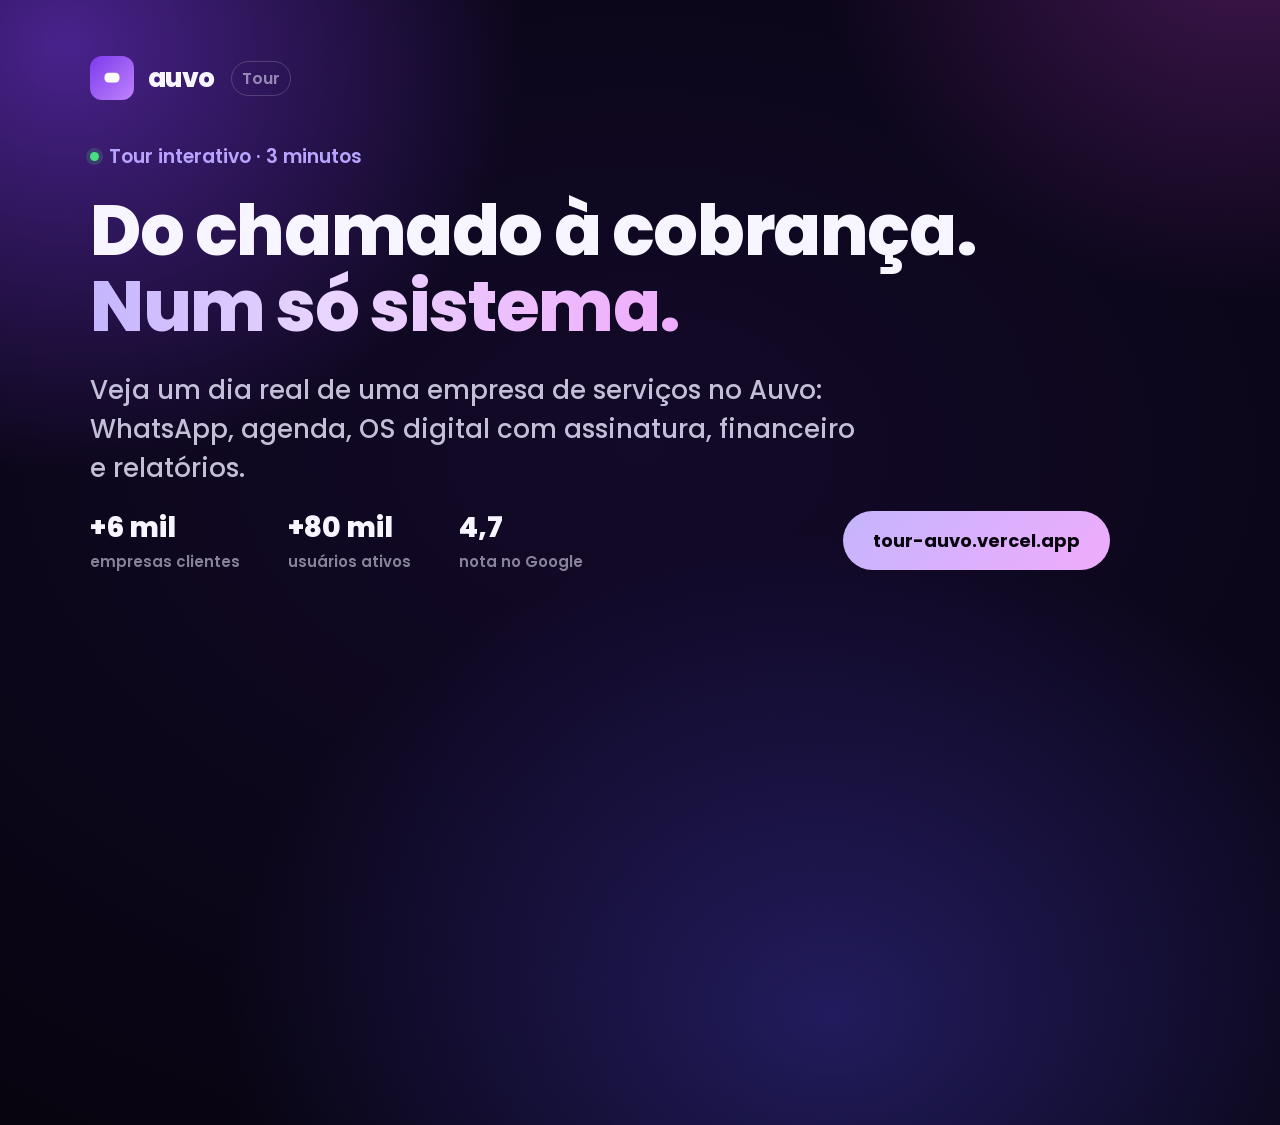
==== og.html @ fcc0f410 "fix: overflow da barra de missoes no mobile + og:image para compartilhamento - Modo Explorar no celu" ====
<!doctype html>
<html lang="pt-BR">
<head>
<meta charset="utf-8">
<title>OG</title>
<link rel="preconnect" href="https://fonts.googleapis.com">
<link rel="preconnect" href="https://fonts.gstatic.com" crossorigin>
<link href="https://fonts.googleapis.com/css2?family=Poppins:wght@500;600;700;800&display=swap" rel="stylesheet">
<style>
  :root{
    --ink-0:#07040f;
    --t1:#f7f5ff; --t2:rgba(236,232,255,.82);
    --font:"Poppins",system-ui,sans-serif;
  }
  *{box-sizing:border-box;margin:0;padding:0}
  html,body{width:1200px;height:630px;overflow:hidden;background:var(--ink-0);font-family:var(--font)}
  .aurora{position:absolute;inset:-25%;z-index:0;
    background:
      radial-gradient(34% 45% at 20% 20%,rgba(124,58,237,.55),transparent 70%),
      radial-gradient(32% 40% at 82% 10%,rgba(217,70,239,.28),transparent 72%),
      radial-gradient(44% 50% at 60% 92%,rgba(79,70,229,.34),transparent 72%),
      radial-gradient(60% 60% at 50% 50%,rgba(20,10,44,.9),transparent 100%);
  }
  .wrap{position:relative;z-index:1;width:1200px;height:630px;display:flex;flex-direction:column;justify-content:center;padding:0 90px}
  .brand{display:flex;align-items:center;gap:14px;position:absolute;top:56px;left:90px}
  .mark{width:44px;height:44px;border-radius:12px;background:linear-gradient(135deg,#7c3aed,#c084fc);display:flex;align-items:center;justify-content:center}
  .mark svg{width:24px;height:24px}
  .brand b{font-size:26px;font-weight:800;color:var(--t1);letter-spacing:-.02em}
  .brand i{font-style:normal;font-size:16px;font-weight:600;color:rgba(236,232,255,.55);margin-left:2px;padding:4px 10px;border:1px solid rgba(255,255,255,.18);border-radius:999px}
  .kicker{display:flex;align-items:center;gap:10px;font-size:19px;font-weight:600;color:#b8a4ff;margin-bottom:22px}
  .dot{width:9px;height:9px;border-radius:50%;background:#4ade80;box-shadow:0 0 0 4px rgba(74,222,128,.18)}
  h1{font-size:70px;line-height:1.08;font-weight:800;color:var(--t1);letter-spacing:-.02em;max-width:920px}
  h1 span{background:linear-gradient(92deg,#c4b5fd 0%,#e9d5ff 40%,#f0abfc 100%);-webkit-background-clip:text;background-clip:text;color:transparent}
  p{margin-top:26px;font-size:26px;line-height:1.5;color:var(--t2);max-width:780px;font-weight:500}
  .foot{position:absolute;bottom:56px;left:90px;right:90px;display:flex;align-items:center;justify-content:space-between}
  .stats{display:flex;gap:48px}
  .stat b{display:block;font-size:28px;font-weight:800;color:var(--t1)}
  .stat span{font-size:15px;color:rgba(236,232,255,.55);font-weight:600}
  .cta{font-size:18px;font-weight:700;color:#07040f;background:linear-gradient(135deg,#c4b5fd,#f0abfc);padding:16px 30px;border-radius:999px}
</style>
</head>
<body>
  <div class="aurora"></div>
  <div class="wrap">
    <div class="brand">
      <div class="mark"><svg viewBox="0 0 64 64" fill="none"><rect x="12" y="18" width="40" height="26" rx="11" fill="#fff"/></svg></div>
      <b>auvo</b><i>Tour</i>
    </div>
    <div class="kicker"><span class="dot"></span>Tour interativo · 3 minutos</div>
    <h1>Do chamado à cobrança.<br><span>Num só sistema.</span></h1>
    <p>Veja um dia real de uma empresa de serviços no Auvo: WhatsApp, agenda, OS digital com assinatura, financeiro e relatórios.</p>
    <div class="foot">
      <div class="stats">
        <div class="stat"><b>+6 mil</b><span>empresas clientes</span></div>
        <div class="stat"><b>+80 mil</b><span>usuários ativos</span></div>
        <div class="stat"><b>4,7</b><span>nota no Google</span></div>
      </div>
      <div class="cta">tour-auvo.vercel.app</div>
    </div>
  </div>
</body>
</html>
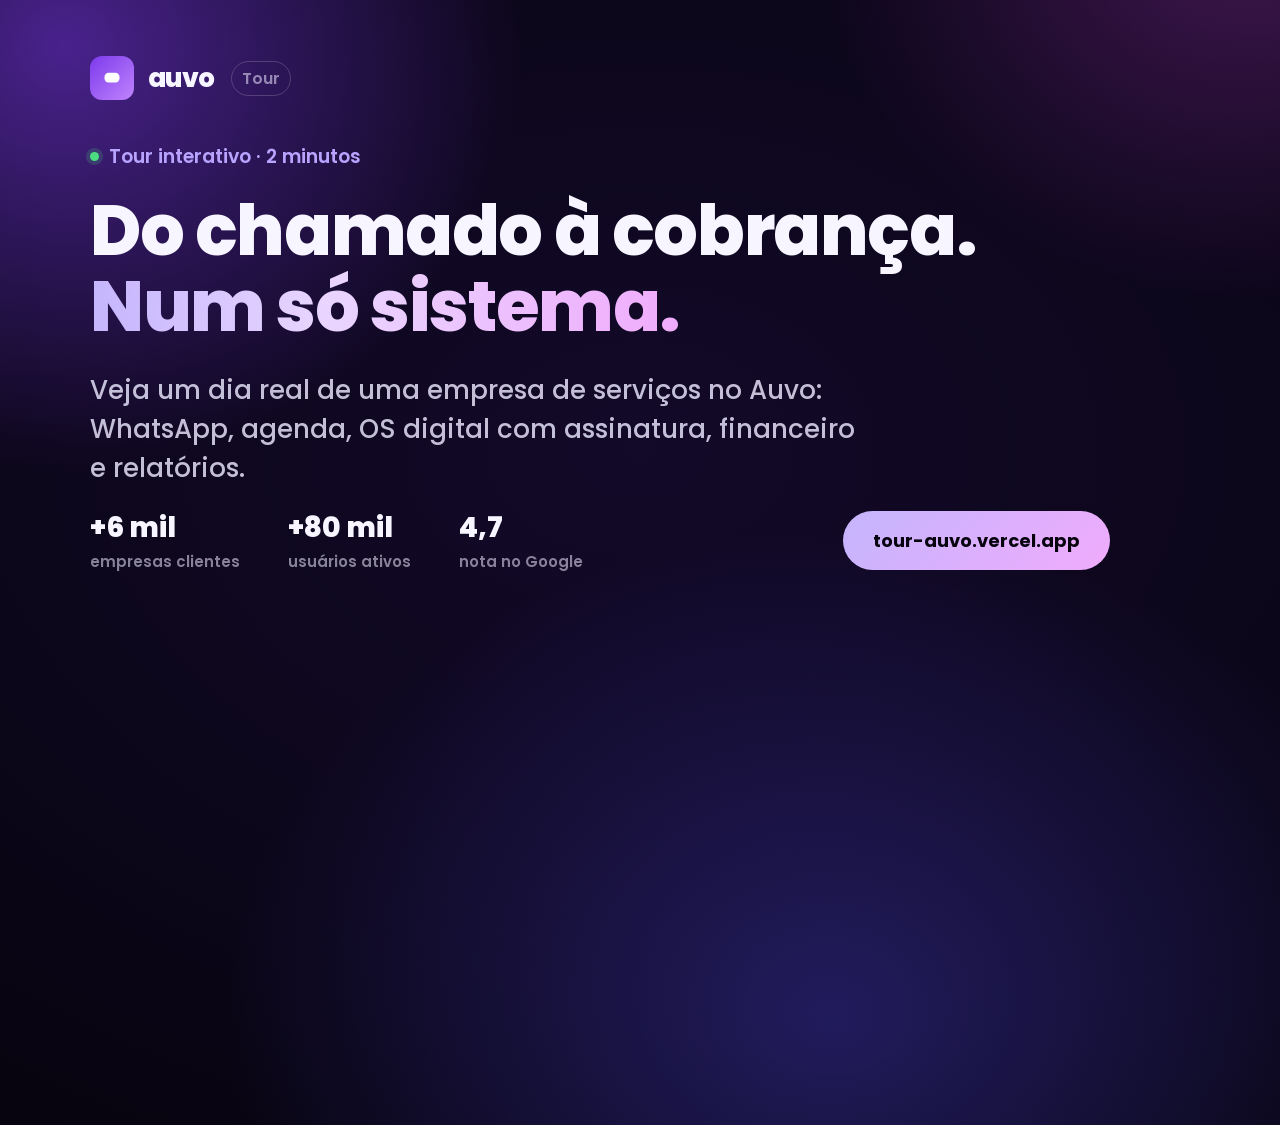
==== commit f28c3263: "feat: narracao profissional gerada com voz IA (ElevenLabs) - Voz "Narrador Tour Auvo" desenhada via " ====
--- a/og.html
+++ b/og.html
@@ -46,7 +46,7 @@
       <div class="mark"><svg viewBox="0 0 64 64" fill="none"><rect x="12" y="18" width="40" height="26" rx="11" fill="#fff"/></svg></div>
       <b>auvo</b><i>Tour</i>
     </div>
-    <div class="kicker"><span class="dot"></span>Tour interativo · 3 minutos</div>
+    <div class="kicker"><span class="dot"></span>Tour interativo · 2 minutos</div>
     <h1>Do chamado à cobrança.<br><span>Num só sistema.</span></h1>
     <p>Veja um dia real de uma empresa de serviços no Auvo: WhatsApp, agenda, OS digital com assinatura, financeiro e relatórios.</p>
     <div class="foot">
